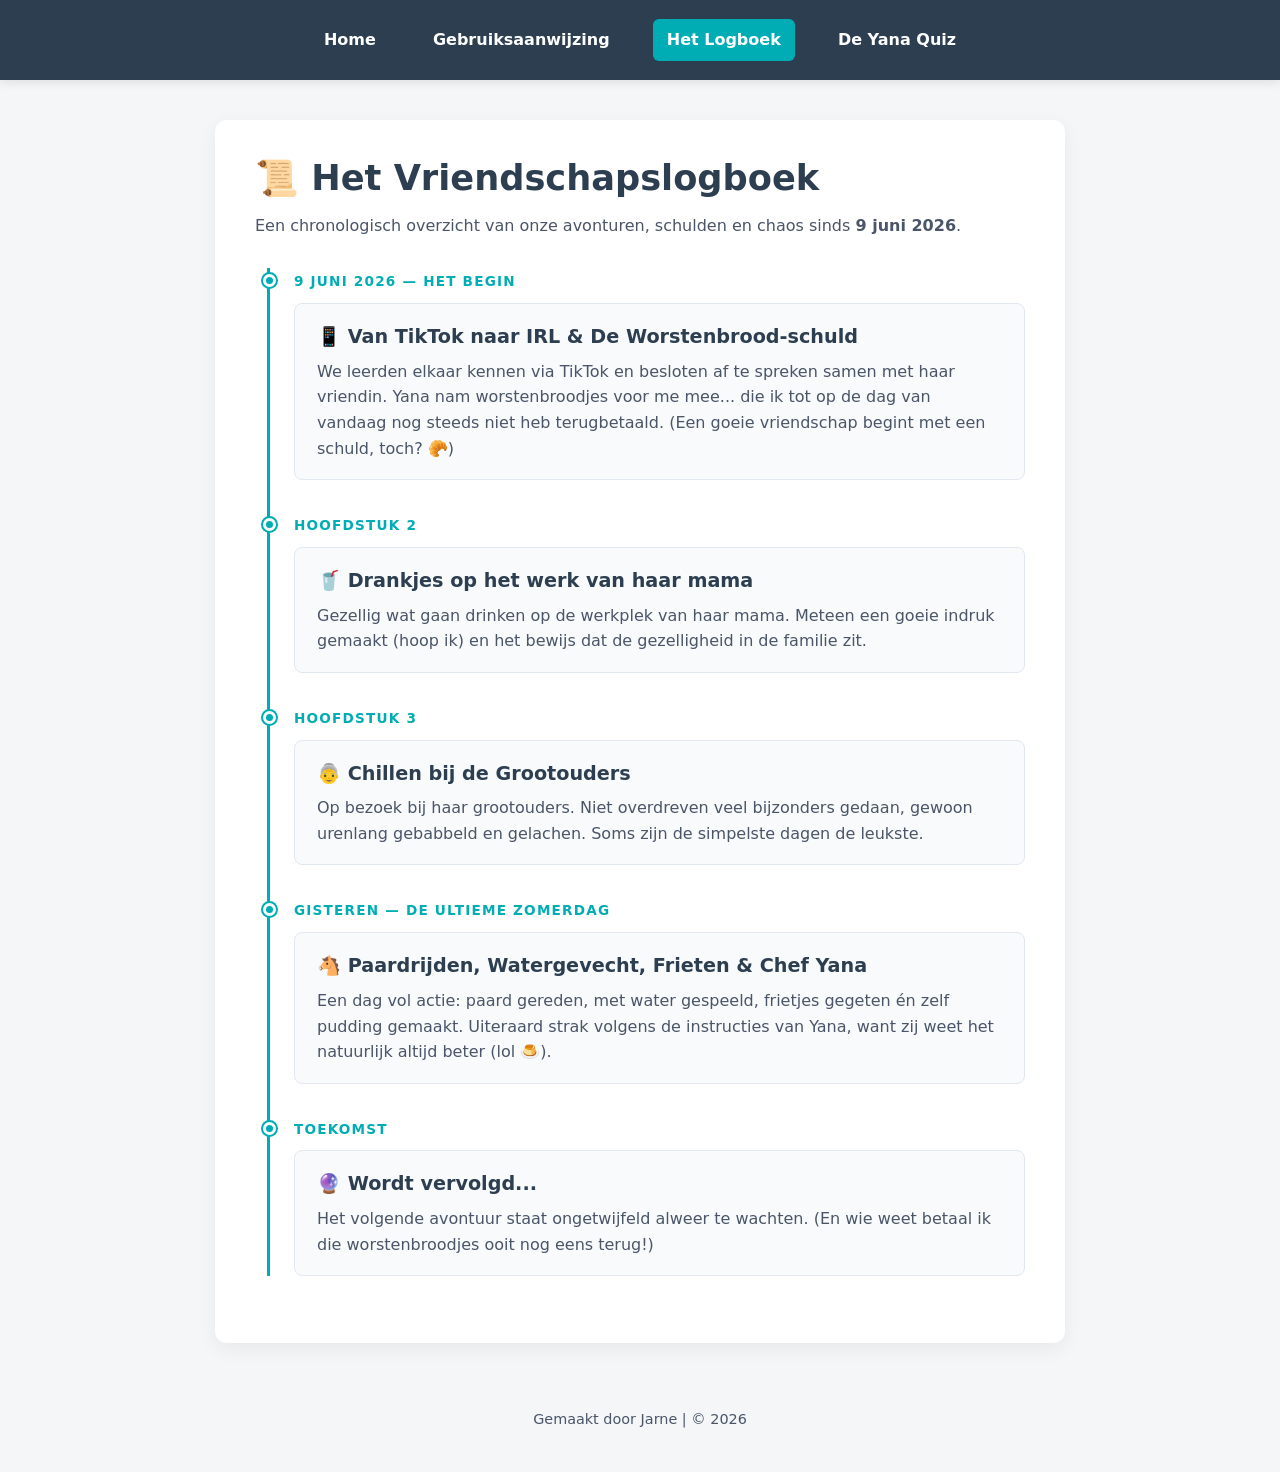
==== herinneringen.html @ 944b3b8d "full site" ====
<!DOCTYPE html>
<html lang="nl">
<head>
  <meta charset="UTF-8">
  <meta name="viewport" content="width=device-width, initial-scale=1.0">
  <title>Yana - Het Vriendschapslogboek</title>
  <link rel="stylesheet" href="style.css">
</head>
<body>

  <nav>
    <a href="index.html">Home</a>
    <a href="over.html">Gebruiksaanwijzing</a>
    <a href="herinneringen.html" class="active">Het Logboek</a>
    <a href="quiz.html">De Yana Quiz</a>
  </nav>

  <div class="container">
    <h1>📜 Het Vriendschapslogboek</h1>
    <p>Een chronologisch overzicht van onze avonturen, schulden en chaos sinds <strong>9 juni 2026</strong>.</p>

    <div class="timeline">

      <!-- Moment 1: TikTok & De Eerste Ontmoeting -->
      <div class="timeline-item">
        <span class="date-tag">9 Juni 2026 — Het Begin</span>
        <div class="timeline-card">
          <h3>📱 Van TikTok naar IRL & De Worstenbrood-schuld</h3>
          <p>We leerden elkaar kennen via TikTok en besloten af te spreken samen met haar vriendin. Yana nam worstenbroodjes voor me mee... die ik tot op de dag van vandaag nog steeds niet heb terugbetaald. (Een goeie vriendschap begint met een schuld, toch? 🥐)</p>
        </div>
      </div>

      <!-- Moment 2: Drankje & Moeder leren kennen -->
      <div class="timeline-item">
        <span class="date-tag">Hoofdstuk 2</span>
        <div class="timeline-card">
          <h3>🥤 Drankjes op het werk van haar mama</h3>
          <p>Gezellig wat gaan drinken op de werkplek van haar mama. Meteen een goeie indruk gemaakt (hoop ik) en het bewijs dat de gezelligheid in de familie zit.</p>
        </div>
      </div>

      <!-- Moment 3: Grootouders -->
      <div class="timeline-item">
        <span class="date-tag">Hoofdstuk 3</span>
        <div class="timeline-card">
          <h3>👵 Chillen bij de Grootouders</h3>
          <p>Op bezoek bij haar grootouders. Niet overdreven veel bijzonders gedaan, gewoon urenlang gebabbeld en gelachen. Soms zijn de simpelste dagen de leukste.</p>
        </div>
      </div>

      <!-- Moment 4: Gisteren -->
      <div class="timeline-item">
        <span class="date-tag">Gisteren — De Ultieme Zomerdag</span>
        <div class="timeline-card">
          <h3>🐴 Paardrijden, Watergevecht, Frieten & Chef Yana</h3>
          <p>Een dag vol actie: paard gereden, met water gespeeld, frietjes gegeten én zelf pudding gemaakt. Uiteraard strak volgens de instructies van Yana, want zij weet het natuurlijk altijd beter (lol 🍮).</p>
        </div>
      </div>

      <!-- Moment 5: Binnenkort... -->
      <div class="timeline-item">
        <span class="date-tag">Toekomst</span>
        <div class="timeline-card">
          <h3>🔮 Wordt vervolgd...</h3>
          <p>Het volgende avontuur staat ongetwijfeld alweer te wachten. (En wie weet betaal ik die worstenbroodjes ooit nog eens terug!)</p>
        </div>
      </div>

    </div>
  </div>

  <footer>
    <p>Gemaakt door Jarne | © 2026</p>
  </footer>

</body>
</html>
---- style.css ----
/* ==========================================
   YANA FRIENDSHIP SITE - MAIN STYLESHEET
   ========================================== */

/* 1. RESET & BASE STYLES */
*, *::before, *::after {
  box-sizing: border-box;
  margin: 0;
  padding: 0;
}

:root {
  --primary-color: #00adb5;
  --primary-hover: #008c93;
  --dark-bg: #2c3e50;
  --light-bg: #f4f6f8;
  --card-bg: #ffffff;
  --text-color: #333333;
  --text-muted: #666666;
  --border-color: #e2e8f0;
  --highlight-bg: #e3f6f5;
  --border-radius: 12px;
  --transition-speed: 0.25s;
}

body {
  font-family: 'Segoe UI', system-ui, -apple-system, BlinkMacSystemFont, Roboto, sans-serif;
  background-color: var(--light-bg);
  color: var(--text-color);
  line-height: 1.6;
  min-height: 100vh;
  display: flex;
  flex-direction: column;
}

/* 2. NAVIGATION BAR */
nav {
  background-color: var(--dark-bg);
  padding: 1.2rem 1rem;
  text-align: center;
  position: sticky;
  top: 0;
  z-index: 100;
  box-shadow: 0 2px 10px rgba(0, 0, 0, 0.1);
}

nav a {
  color: #ffffff;
  text-decoration: none;
  margin: 0 12px;
  font-weight: 600;
  font-size: 1rem;
  padding: 8px 14px;
  border-radius: 6px;
  transition: all var(--transition-speed) ease;
  display: inline-block;
}

nav a:hover,
nav a.active {
  color: #ffffff;
  background-color: var(--primary-color);
}

/* 3. MAIN CONTAINER & LAYOUT */
.container {
  max-width: 850px;
  width: 90%;
  margin: 40px auto;
  background: var(--card-bg);
  padding: 35px 40px;
  border-radius: var(--border-radius);
  box-shadow: 0 6px 20px rgba(0, 0, 0, 0.06);
  flex: 1;
}

/* Typography */
h1 {
  color: var(--dark-bg);
  font-size: 2.2rem;
  margin-bottom: 12px;
  line-height: 1.3;
}

h2 {
  color: var(--primary-color);
  font-size: 1.5rem;
  margin-top: 28px;
  margin-bottom: 14px;
  padding-bottom: 6px;
  border-bottom: 2px solid var(--highlight-bg);
}

h3 {
  color: var(--dark-bg);
  font-size: 1.2rem;
  margin-bottom: 8px;
}

p {
  margin-bottom: 16px;
  color: #4a5568;
}

ul, ol {
  margin-left: 20px;
  margin-bottom: 20px;
}

li {
  margin-bottom: 8px;
  color: #4a5568;
}

/* 4. FEATURE COMPONENTS */

/* Highlight / Banner Box */
.highlight-box {
  background-color: var(--highlight-bg);
  border-left: 5px solid var(--primary-color);
  padding: 20px;
  margin: 24px 0;
  border-radius: 6px;
}

.highlight-box h3 {
  color: var(--primary-color);
}

.highlight-box p {
  margin-bottom: 0;
}

/* 5. TIMELINE / LOGBOEK STYLES (herinneringen.html) */
.timeline {
  border-left: 3px solid var(--primary-color);
  padding-left: 24px;
  margin: 30px 0 20px 12px;
}

.timeline-item {
  position: relative;
  margin-bottom: 32px;
}

.timeline-item::before {
  content: '';
  position: absolute;
  left: -31px;
  top: 6px;
  width: 13px;
  height: 13px;
  background: var(--primary-color);
  border-radius: 50%;
  border: 3px solid #ffffff;
  box-shadow: 0 0 0 2px var(--primary-color);
}

.date-tag {
  font-size: 0.85rem;
  font-weight: 700;
  color: var(--primary-color);
  text-transform: uppercase;
  letter-spacing: 1.2px;
  display: inline-block;
  margin-bottom: 4px;
}

.timeline-card {
  background: #f8fafc;
  border: 1px solid var(--border-color);
  padding: 18px 22px;
  border-radius: 8px;
  margin-top: 6px;
  transition: transform var(--transition-speed) ease, box-shadow var(--transition-speed) ease;
}

.timeline-card:hover {
  transform: translateY(-2px);
  box-shadow: 0 4px 12px rgba(0, 0, 0, 0.05);
}

.timeline-card h3 {
  color: var(--dark-bg);
  margin-bottom: 6px;
}

.timeline-card p {
  margin-bottom: 0;
}

/* 6. QUIZ STYLES (quiz.html) */
.quiz-question {
  background: #f8fafc;
  border-radius: 10px;
  padding: 22px;
  margin-bottom: 22px;
  border: 1px solid var(--border-color);
}

.quiz-question h3 {
  font-size: 1.15rem;
  margin-bottom: 14px;
  color: var(--dark-bg);
}

.options-btn {
  display: block;
  width: 100%;
  text-align: left;
  background: #ffffff;
  border: 2px solid #cbd5e1;
  padding: 12px 18px;
  margin-bottom: 10px;
  border-radius: 8px;
  cursor: pointer;
  font-size: 1rem;
  color: var(--text-color);
  transition: all var(--transition-speed) ease;
}

.options-btn:hover {
  background: var(--highlight-bg);
  border-color: var(--primary-color);
  color: var(--primary-color);
  font-weight: 600;
}

#score-display {
  display: none;
  text-align: center;
  padding: 25px;
  background: var(--highlight-bg);
  border: 2px solid var(--primary-color);
  border-radius: 10px;
  margin-top: 25px;
  animation: fadeIn 0.4s ease-in-out;
}

.reset-btn {
  background: var(--primary-color);
  color: #ffffff;
  border: none;
  padding: 12px 24px;
  border-radius: 8px;
  cursor: pointer;
  font-weight: bold;
  font-size: 1rem;
  margin-top: 15px;
  transition: background-color var(--transition-speed) ease;
}

.reset-btn:hover {
  background: var(--primary-hover);
}

@keyframes fadeIn {
  from { opacity: 0; transform: translateY(10px); }
  to { opacity: 1; transform: translateY(0); }
}

/* 7. FOOTER */
footer {
  text-align: center;
  padding: 25px 15px;
  color: var(--text-muted);
  font-size: 0.9rem;
  margin-top: auto;
}

/* 8. RESPONSIVE DESIGN */
@media (max-width: 600px) {
  .container {
    width: 95%;
    padding: 20px;
    margin: 20px auto;
  }

  nav a {
    margin: 4px 6px;
    padding: 6px 10px;
    font-size: 0.9rem;
  }

  h1 {
    font-size: 1.75rem;
  }

  h2 {
    font-size: 1.3rem;
  }
}
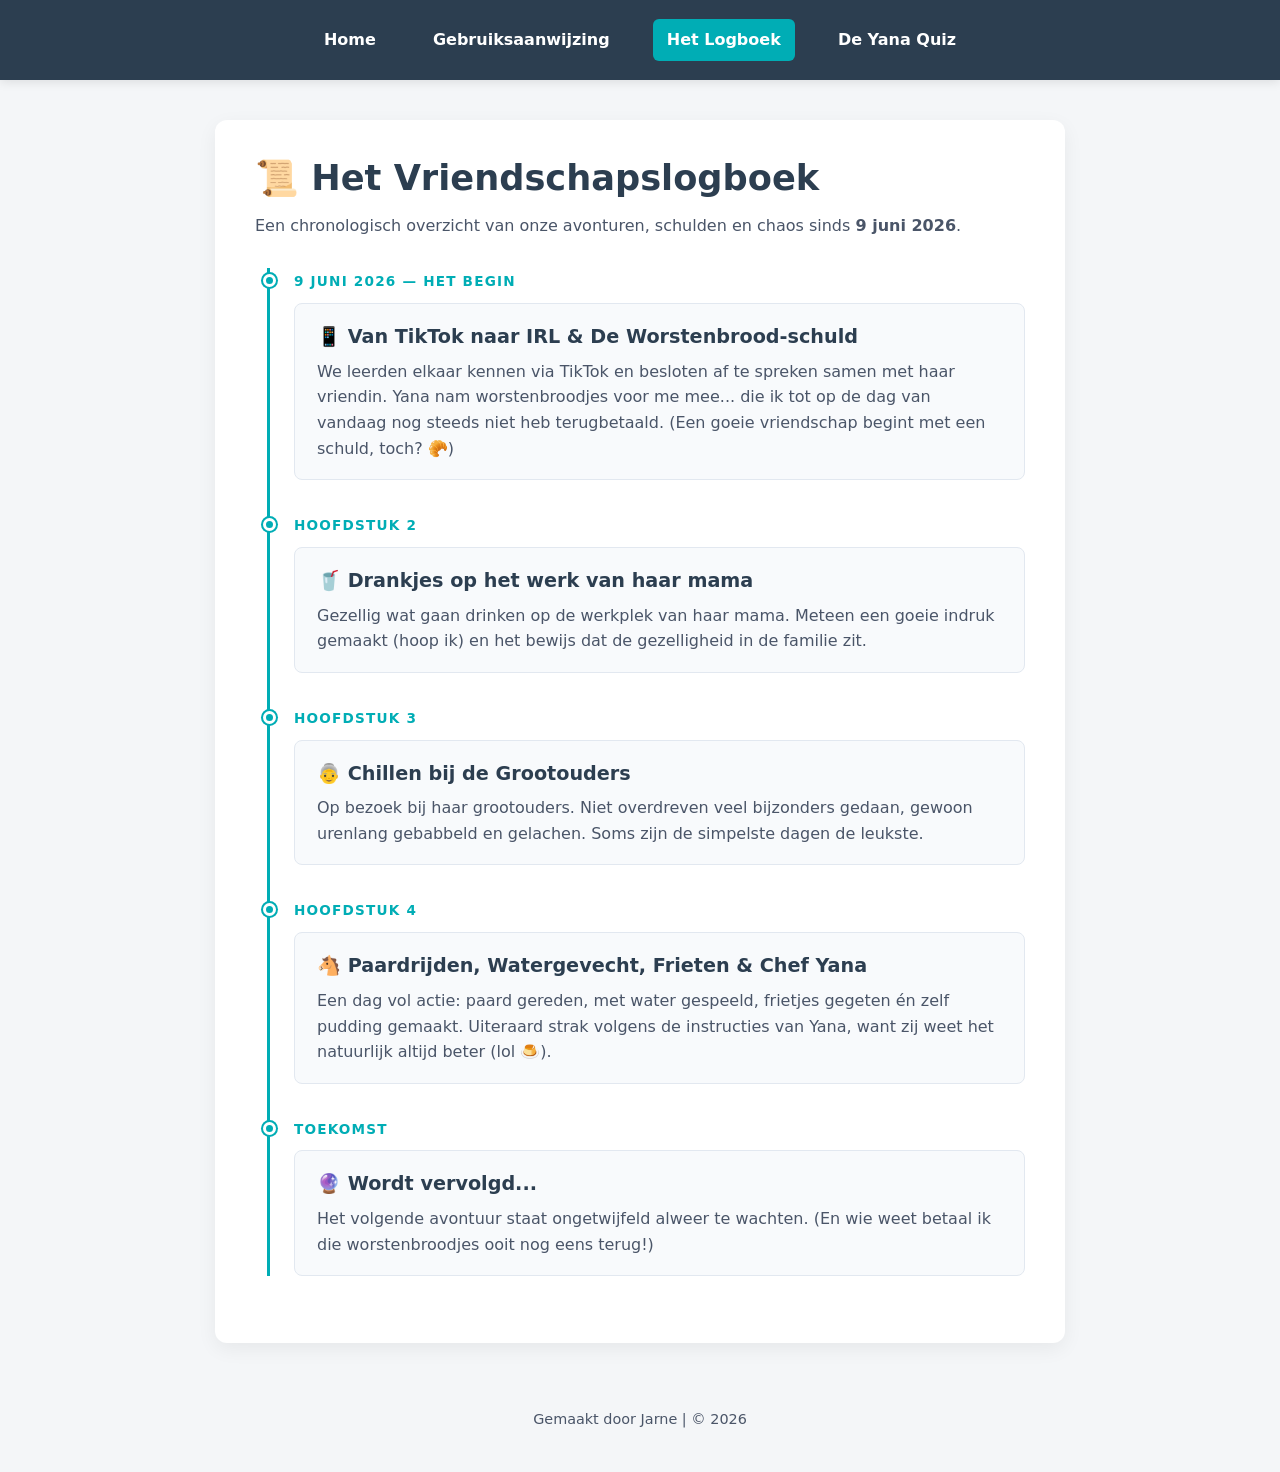
==== commit ca2f3841: "reworked quizz" ====
--- a/herinneringen.html
+++ b/herinneringen.html
@@ -50,7 +50,7 @@
 
       <!-- Moment 4: Gisteren -->
       <div class="timeline-item">
-        <span class="date-tag">Gisteren — De Ultieme Zomerdag</span>
+        <span class="date-tag">Hoofdstuk 4</span>
         <div class="timeline-card">
           <h3>🐴 Paardrijden, Watergevecht, Frieten & Chef Yana</h3>
           <p>Een dag vol actie: paard gereden, met water gespeeld, frietjes gegeten én zelf pudding gemaakt. Uiteraard strak volgens de instructies van Yana, want zij weet het natuurlijk altijd beter (lol 🍮).</p>
